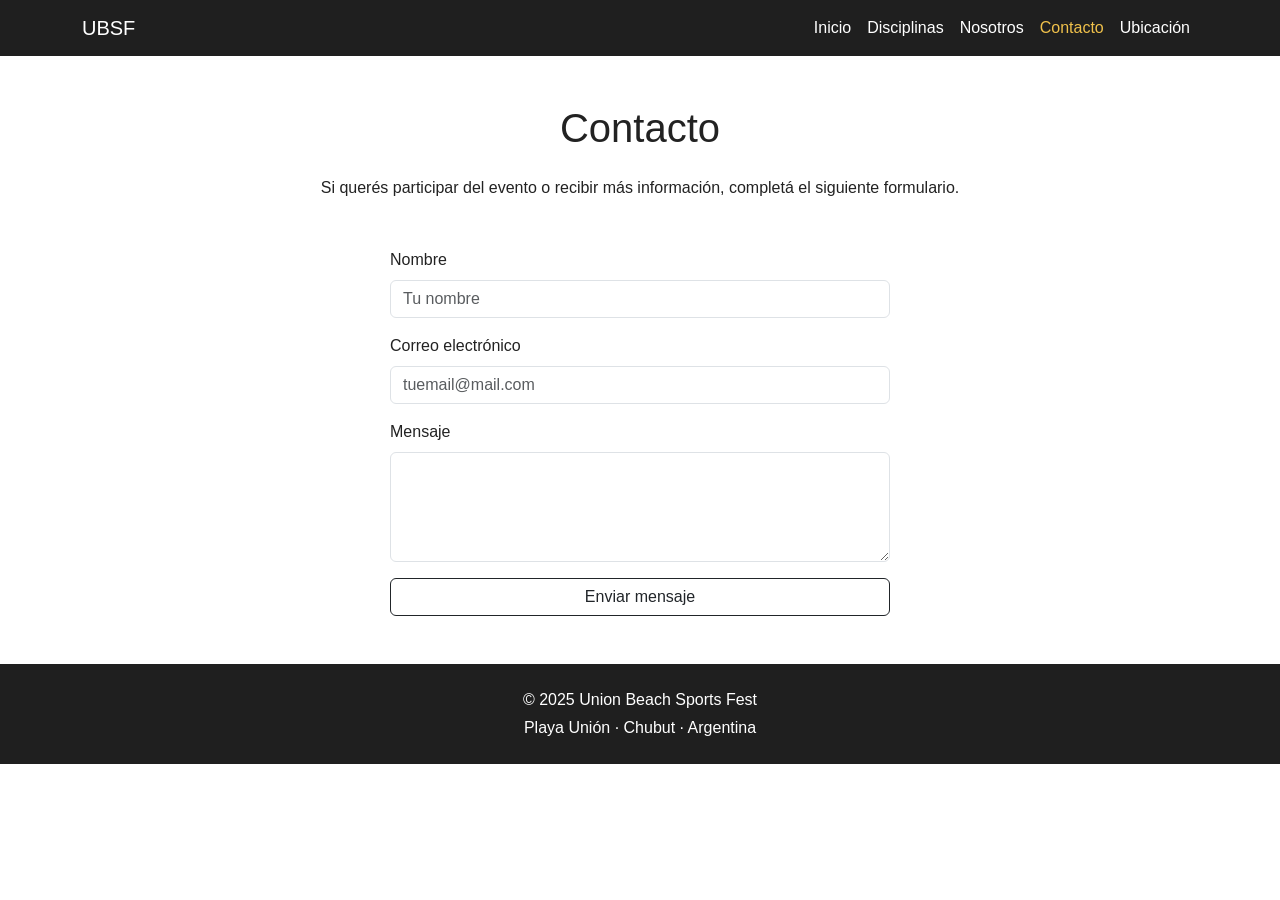
==== pages/contacto.html @ 6763a954 "feat: estructura base entrega final" ====
<!DOCTYPE html>
<html lang="es">
<head>
    <meta charset="UTF-8">
    <meta name="viewport" content="width=device-width, initial-scale=1.0">
    <title>Contacto | Union Beach Sports Fest</title>

    <!-- Bootstrap CSS -->
    <link href="https://cdn.jsdelivr.net/npm/bootstrap@5.3.3/dist/css/bootstrap.min.css" rel="stylesheet">

    <!-- CSS propio -->
    <link rel="stylesheet" href="../css/style.css">
</head>
<body>

<header>
    <nav class="navbar navbar-expand-lg navbar-custom">
        <div class="container">
            <a class="navbar-brand" href="../index.html">UBSF</a>

            <button class="navbar-toggler" type="button" data-bs-toggle="collapse" data-bs-target="#menu">
                <span class="navbar-toggler-icon"></span>
            </button>

            <div class="collapse navbar-collapse" id="menu">
                <ul class="navbar-nav ms-auto">
                    <li class="nav-item">
                        <a class="nav-link" href="../index.html">Inicio</a>
                    </li>
                    <li class="nav-item">
                        <a class="nav-link" href="disciplinas.html">Disciplinas</a>
                    </li>
                    <li class="nav-item">
                        <a class="nav-link" href="nosotros.html">Nosotros</a>
                    </li>
                    <li class="nav-item">
                        <a class="nav-link active" href="contacto.html">Contacto</a>
                    </li>
                    <li class="nav-item">
                        <a class="nav-link" href="ubicacion.html">Ubicación</a>
                    </li>
                </ul>
            </div>
        </div>
    </nav>
</header>

<main class="container my-5">
    <h1 class="text-center mb-4">Contacto</h1>

    <p class="text-center mb-5">
        Si querés participar del evento o recibir más información,
        completá el siguiente formulario.
    </p>

    <form class="contacto-form mx-auto" style="max-width: 500px;">
        <div class="mb-3">
            <label for="nombre" class="form-label">Nombre</label>
            <input type="text" class="form-control" id="nombre" placeholder="Tu nombre">
        </div>

        <div class="mb-3">
            <label for="email" class="form-label">Correo electrónico</label>
            <input type="email" class="form-control" id="email" placeholder="tuemail@mail.com">
        </div>

        <div class="mb-3">
            <label for="mensaje" class="form-label">Mensaje</label>
            <textarea class="form-control" id="mensaje" rows="4"></textarea>
        </div>

        <button type="submit" class="btn btn-outline-dark w-100">
            Enviar mensaje
        </button>
    </form>
</main>

<footer class="footer-custom text-center py-4">
    <div class="container">
        <p class="mb-1">© 2025 Union Beach Sports Fest</p>
        <p class="mb-0">Playa Unión · Chubut · Argentina</p>
    </div>
</footer>

<script src="https://cdn.jsdelivr.net/npm/bootstrap@5.3.3/dist/js/bootstrap.bundle.min.js"></script>
</body>
</html>
---- css/style.css ----
/* =========================
   VARIABLES GLOBALES
========================= */
:root {
    --color-dark: #1f1f1f;
    --color-light: #ffffff;
    --color-accent: #f0c14b;
}

/* =========================
   ESTILOS GENERALES
========================= */
body {
    font-family: Arial, Helvetica, sans-serif;
    color: #222;
    background-color: #ffffff;
}

/* =========================
   HERO
========================= */
.hero {
    height: 70vh;
    background-image:
        linear-gradient(rgba(0, 0, 0, 0.5), rgba(0, 0, 0, 0.5)),
        url("../img/hero.jpg");
    background-size: cover;
    background-position: center;
}

/* =========================
   DISCIPLINAS
========================= */

/* Grid general */
.disciplinas-grid {
    display: grid;
    grid-template-columns: repeat(auto-fit, minmax(250px, 1fr));
    gap: 2rem;
}

/* Card */
.disciplina-card {
    border: none;
    transition: transform 0.3s ease, box-shadow 0.3s ease;
}

.disciplina-card:hover {
    transform: translateY(-5px);
    box-shadow: 0 8px 20px rgba(0, 0, 0, 0.2);
}

/* Item interno */
.disciplina-item {
    display: flex;
    flex-direction: column;
    align-items: center;
    text-align: center;
    gap: 1rem;
}

.disciplina-item img {
    width: 100%;
    max-width: 300px;
    border-radius: 8px;
}

/* =========================
   NAVBAR PERSONALIZADA
========================= */
.navbar-custom {
    background-color: var(--color-dark);
}

.navbar-custom .navbar-brand,
.navbar-custom .nav-link {
    color: var(--color-light);
    transition: color 0.2s ease;
}

/* Hover / Focus / Activo */
.navbar-custom .nav-link:hover,
.navbar-custom .nav-link:focus,
.navbar-custom .nav-link.active {
    color: var(--color-accent);
    background-color: transparent;
    box-shadow: none;
}

/* Botón hamburguesa */
.navbar-custom .navbar-toggler {
    border-color: var(--color-light);
}

.navbar-custom .navbar-toggler:focus {
    box-shadow: none;
}

/* =========================
   FOOTER
========================= */
.footer-custom {
    background-color: var(--color-dark);
    color: var(--color-light);
}

.navbar-custom .navbar-toggler-icon {
    filter: invert(1);
}

/* =========================
   REGLAS BÁSICAS PARA MOBILE
========================= */
@media (max-width: 768px) {

    /* Hero más bajito */
    .hero {
        height: 50vh;
        padding: 2rem 1rem;
    }

    /* Cards más compactas */
    .disciplina-card {
        margin-bottom: 1.5rem;
    }

    /* Ajuste de texto */
    .card-title {
        font-size: 1.2rem;
    }

    .card-text {
        font-size: 0.9rem;
    }

    /* Navbar: links centrados y más espacio */
    .navbar-custom .navbar-nav {
        text-align: center;
    }

    .navbar-custom .nav-link {
        padding: 0.5rem 0;
    }
}
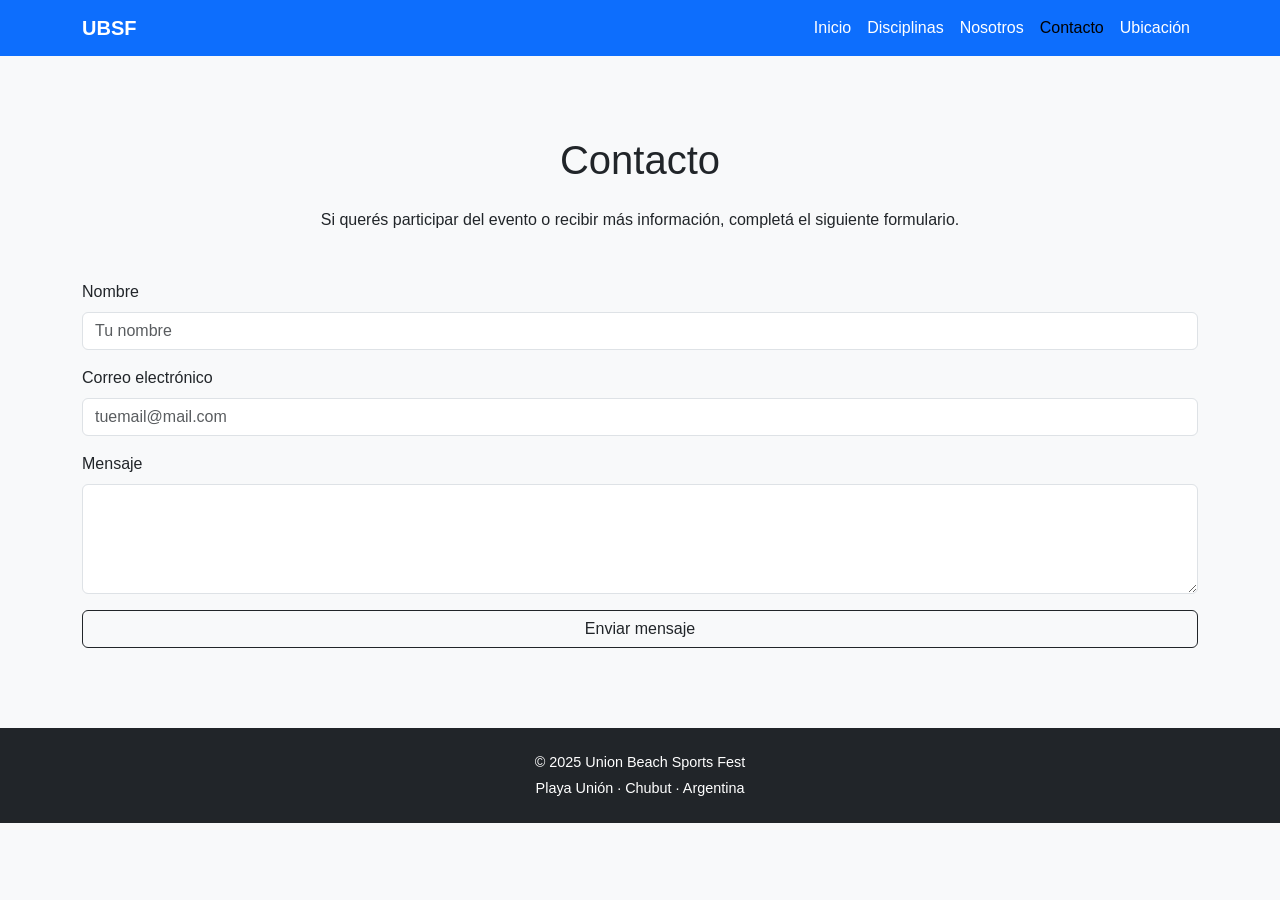
==== commit f3d05e21: "fix: uso correcto de @use y variables en parciales" ====
--- a/pages/contacto.html
+++ b/pages/contacto.html
@@ -53,7 +53,7 @@
         completá el siguiente formulario.
     </p>
 
-    <form class="contacto-form mx-auto" style="max-width: 500px;">
+    <form class="contacto-form mx-auto">
         <div class="mb-3">
             <label for="nombre" class="form-label">Nombre</label>
             <input type="text" class="form-control" id="nombre" placeholder="Tu nombre">
--- a/css/style.css
+++ b/css/style.css
@@ -1,144 +1,107 @@
-/* =========================
-   VARIABLES GLOBALES
-========================= */
-:root {
-    --color-dark: #1f1f1f;
-    --color-light: #ffffff;
-    --color-accent: #f0c14b;
+@charset "UTF-8";
+/* Colores */
+/* Tipografía */
+/* Layout */
+/* Transiciones */
+* {
+  padding: 0;
+  margin: 0;
+  box-sizing: border-box;
 }
 
-/* =========================
-   ESTILOS GENERALES
-========================= */
 body {
-    font-family: Arial, Helvetica, sans-serif;
-    color: #222;
-    background-color: #ffffff;
+  font-family: Arial, sans-serif;
+  color: #212529;
+  background-color: #f8f9fa;
 }
 
-/* =========================
-   HERO
-========================= */
-.hero {
-    height: 70vh;
-    background-image:
-        linear-gradient(rgba(0, 0, 0, 0.5), rgba(0, 0, 0, 0.5)),
-        url("../img/hero.jpg");
-    background-size: cover;
-    background-position: center;
+a {
+  text-decoration: none;
+  color: #0d6efd;
+}
+a:hover {
+  text-decoration: underline;
 }
 
-/* =========================
-   DISCIPLINAS
-========================= */
-
-/* Grid general */
-.disciplinas-grid {
-    display: grid;
-    grid-template-columns: repeat(auto-fit, minmax(250px, 1fr));
-    gap: 2rem;
+img {
+  max-width: 100%;
+  height: auto;
+  display: block;
 }
 
-/* Card */
-.disciplina-card {
-    border: none;
-    transition: transform 0.3s ease, box-shadow 0.3s ease;
+.navbar-custom {
+  background-color: #0d6efd;
+}
+.navbar-custom .navbar-brand {
+  color: #ffffff;
+  font-weight: bold;
+}
+.navbar-custom .navbar-brand:hover {
+  color: #000;
+}
+.navbar-custom .nav-link {
+  color: #ffffff;
+}
+.navbar-custom .nav-link:hover {
+  text-decoration: underline;
 }
 
-.disciplina-card:hover {
-    transform: translateY(-5px);
-    box-shadow: 0 8px 20px rgba(0, 0, 0, 0.2);
+/* Hero */
+.hero {
+  min-height: 70vh;
+  background: url("../img/hero.jpg") center/cover no-repeat;
+  position: relative;
+}
+.hero.hero-overlay::before {
+  content: "";
+  position: absolute;
+  inset: 0;
+  background-color: rgba(0, 0, 0, 0.4);
+}
+.hero .container {
+  position: relative;
+  z-index: 1;
 }
 
-/* Item interno */
-.disciplina-item {
-    display: flex;
-    flex-direction: column;
-    align-items: center;
-    text-align: center;
-    gap: 1rem;
+main {
+  padding: 2rem 0;
 }
 
-.disciplina-item img {
-    width: 100%;
-    max-width: 300px;
-    border-radius: 8px;
+section {
+  margin-bottom: 4rem;
 }
 
-/* =========================
-   NAVBAR PERSONALIZADA
-========================= */
-.navbar-custom {
-    background-color: var(--color-dark);
+h1,
+h2,
+h3 {
+  color: #212529;
 }
 
-.navbar-custom .navbar-brand,
-.navbar-custom .nav-link {
-    color: var(--color-light);
-    transition: color 0.2s ease;
+.footer-custom {
+  background-color: #212529;
+  color: #ffffff;
+  padding: 1.5rem 0;
+}
+.footer-custom p {
+  margin: 0;
+  font-size: 0.9rem;
 }
 
-/* Hover / Focus / Activo */
-.navbar-custom .nav-link:hover,
-.navbar-custom .nav-link:focus,
-.navbar-custom .nav-link.active {
-    color: var(--color-accent);
-    background-color: transparent;
-    box-shadow: none;
+.disciplina-card {
+  border: none;
+  border-radius: 6px;
+  overflow: hidden;
+  transition: all 0.3s ease;
+}
+.disciplina-card img {
+  height: 220px;
+  object-fit: cover;
+}
+.disciplina-card .card-body {
+  text-align: center;
+}
+.disciplina-card:hover {
+  transform: translateY(-5px);
 }
 
-/* Botón hamburguesa */
-.navbar-custom .navbar-toggler {
-    border-color: var(--color-light);
-}
-
-.navbar-custom .navbar-toggler:focus {
-    box-shadow: none;
-}
-
-/* =========================
-   FOOTER
-========================= */
-.footer-custom {
-    background-color: var(--color-dark);
-    color: var(--color-light);
-}
-
-.navbar-custom .navbar-toggler-icon {
-    filter: invert(1);
-}
-
-/* =========================
-   REGLAS BÁSICAS PARA MOBILE
-========================= */
-@media (max-width: 768px) {
-
-    /* Hero más bajito */
-    .hero {
-        height: 50vh;
-        padding: 2rem 1rem;
-    }
-
-    /* Cards más compactas */
-    .disciplina-card {
-        margin-bottom: 1.5rem;
-    }
-
-    /* Ajuste de texto */
-    .card-title {
-        font-size: 1.2rem;
-    }
-
-    .card-text {
-        font-size: 0.9rem;
-    }
-
-    /* Navbar: links centrados y más espacio */
-    .navbar-custom .navbar-nav {
-        text-align: center;
-    }
-
-    .navbar-custom .nav-link {
-        padding: 0.5rem 0;
-    }
-}
+/*# sourceMappingURL=style.css.map */
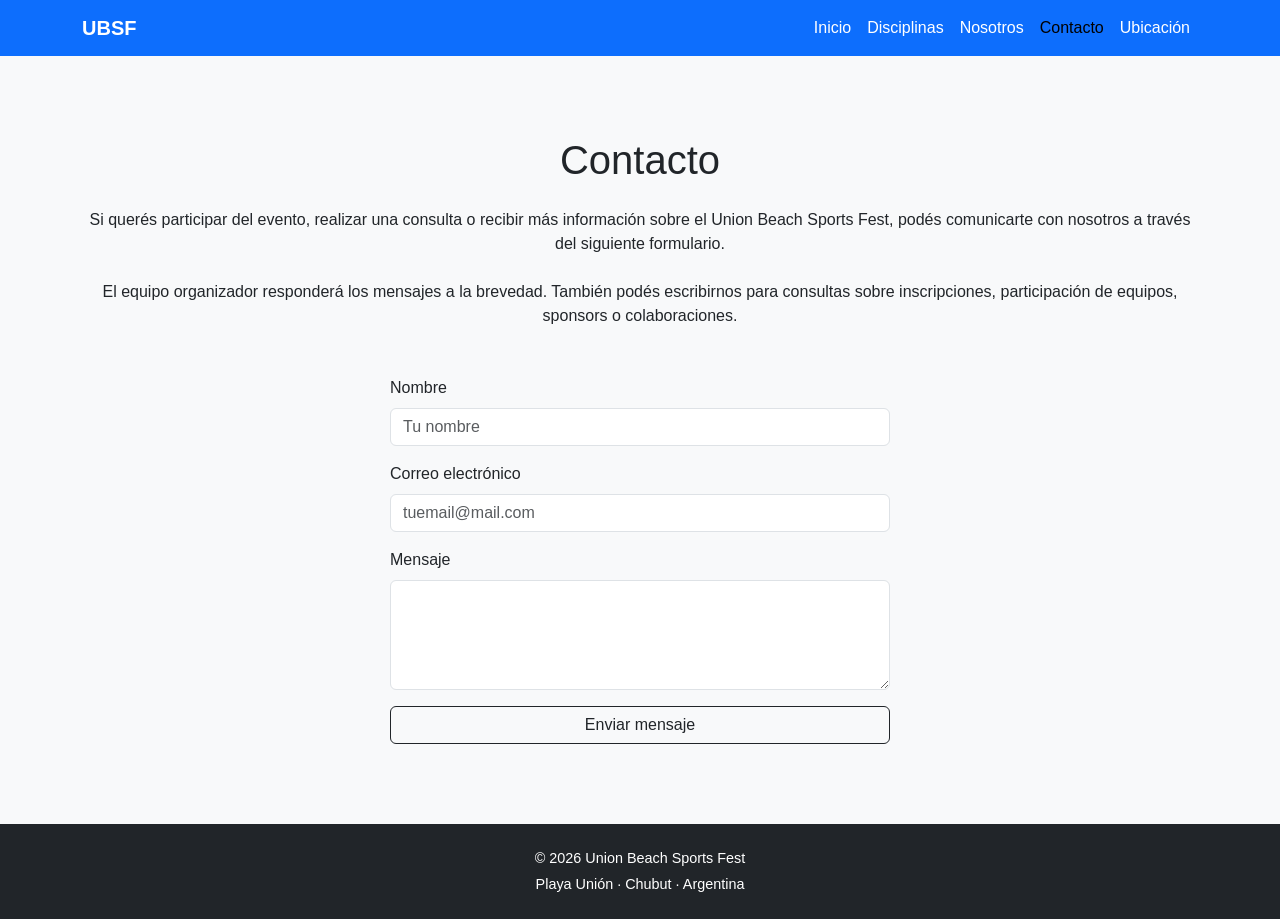
==== commit 106c9070: "feat: contenido, accesibilidad y SEO en página contacto" ====
--- a/pages/contacto.html
+++ b/pages/contacto.html
@@ -4,6 +4,9 @@
     <meta charset="UTF-8">
     <meta name="viewport" content="width=device-width, initial-scale=1.0">
     <title>Contacto | Union Beach Sports Fest</title>
+    <meta name="description" content="Contactate con la organización del Union Beach Sports Fest para participar del evento, realizar consultas o recibir más información.">
+
+
 
     <!-- Bootstrap CSS -->
     <link href="https://cdn.jsdelivr.net/npm/bootstrap@5.3.3/dist/css/bootstrap.min.css" rel="stylesheet">
@@ -48,25 +51,34 @@
 <main class="container my-5">
     <h1 class="text-center mb-4">Contacto</h1>
 
-    <p class="text-center mb-5">
-        Si querés participar del evento o recibir más información,
-        completá el siguiente formulario.
+    <p class="text-center mb-4">
+        Si querés participar del evento, realizar una consulta o recibir más información
+        sobre el Union Beach Sports Fest, podés comunicarte con nosotros a través del siguiente formulario.
     </p>
 
-    <form class="contacto-form mx-auto">
+    <section class="text-center mb-5">
+        <p>
+            El equipo organizador responderá los mensajes a la brevedad.
+            También podés escribirnos para consultas sobre inscripciones,
+            participación de equipos, sponsors o colaboraciones.
+        </p>
+    </section>
+
+
+    <form class="contacto-form mx-auto" style="max-width: 500px;">
         <div class="mb-3">
             <label for="nombre" class="form-label">Nombre</label>
-            <input type="text" class="form-control" id="nombre" placeholder="Tu nombre">
+            <input type="text" class="form-control" id="nombre" placeholder="Tu nombre" required>
         </div>
 
         <div class="mb-3">
             <label for="email" class="form-label">Correo electrónico</label>
-            <input type="email" class="form-control" id="email" placeholder="tuemail@mail.com">
+            <input type="email" class="form-control" id="email" placeholder="tuemail@mail.com" required>
         </div>
 
         <div class="mb-3">
             <label for="mensaje" class="form-label">Mensaje</label>
-            <textarea class="form-control" id="mensaje" rows="4"></textarea>
+            <textarea class="form-control" id="mensaje" rows="4" required></textarea>
         </div>
 
         <button type="submit" class="btn btn-outline-dark w-100">
@@ -77,7 +89,7 @@
 
 <footer class="footer-custom text-center py-4">
     <div class="container">
-        <p class="mb-1">© 2025 Union Beach Sports Fest</p>
+        <p class="mb-1">© 2026 Union Beach Sports Fest</p>
         <p class="mb-0">Playa Unión · Chubut · Argentina</p>
     </div>
 </footer>
--- a/css/style.css
+++ b/css/style.css
@@ -104,4 +104,10 @@
   transform: translateY(-5px);
 }
 
+@media (max-width: 500px) {
+  .disciplina-card {
+    margin-bottom: 1.5rem;
+  }
+}
+
 /*# sourceMappingURL=style.css.map */
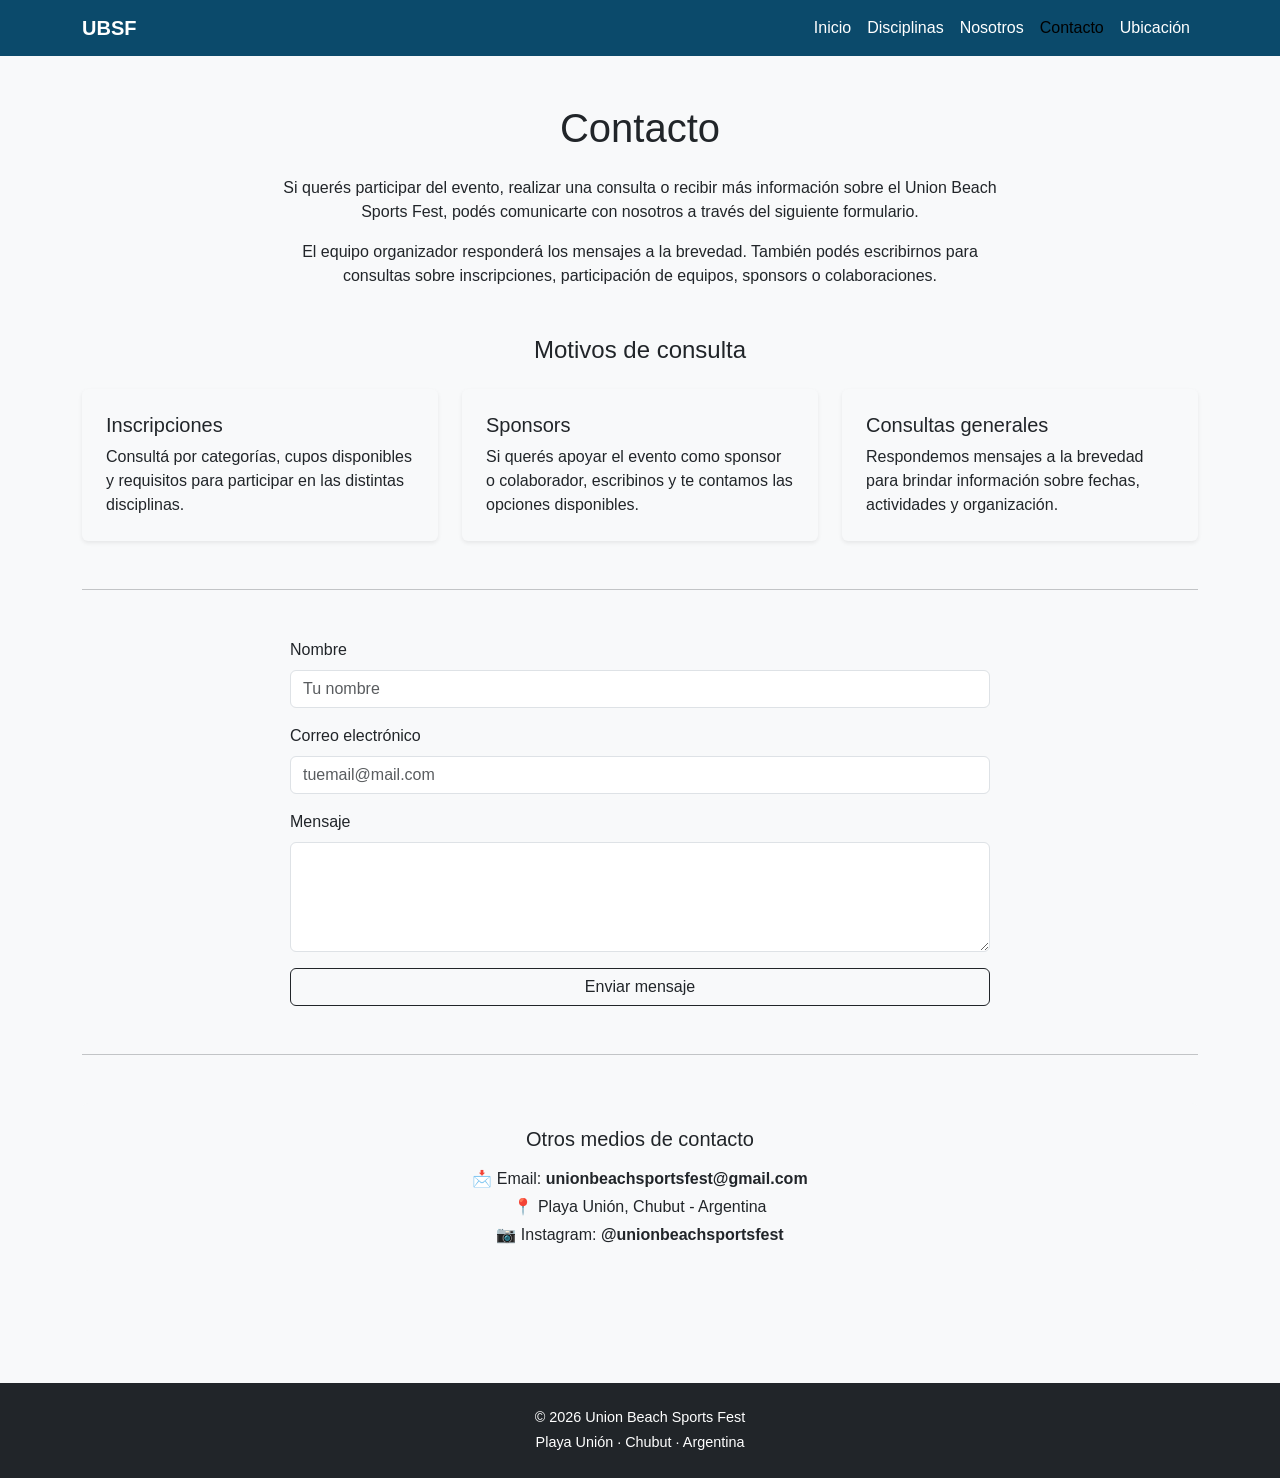
==== commit 1d1d2884: "feat: mejorar estructura y contenido en página contacto" ====
--- a/pages/contacto.html
+++ b/pages/contacto.html
@@ -5,6 +5,7 @@
     <meta name="viewport" content="width=device-width, initial-scale=1.0">
     <title>Contacto | Union Beach Sports Fest</title>
     <meta name="description" content="Contactate con la organización del Union Beach Sports Fest para participar del evento, realizar consultas o recibir más información.">
+    <meta name="keywords" content="Union Beach Sports Fest, contacto, inscripciones, sponsors, Playa Unión, Chubut">
 
 
 
@@ -51,21 +52,55 @@
 <main class="container my-5">
     <h1 class="text-center mb-4">Contacto</h1>
 
-    <p class="text-center mb-4">
-        Si querés participar del evento, realizar una consulta o recibir más información
-        sobre el Union Beach Sports Fest, podés comunicarte con nosotros a través del siguiente formulario.
-    </p>
+    <section class="row justify-content-center mb-5">
+        <div class="col-md-8 text-center">
+            <p class="mb-3">
+                Si querés participar del evento, realizar una consulta o recibir más información
+                sobre el Union Beach Sports Fest, podés comunicarte con nosotros a través del siguiente formulario.
+            </p>
 
-    <section class="text-center mb-5">
-        <p>
-            El equipo organizador responderá los mensajes a la brevedad.
-            También podés escribirnos para consultas sobre inscripciones,
-            participación de equipos, sponsors o colaboraciones.
-        </p>
+            <p class="mb-0">
+                El equipo organizador responderá los mensajes a la brevedad.
+                También podés escribirnos para consultas sobre inscripciones,
+                participación de equipos, sponsors o colaboraciones.
+            </p>
+        </div>
     </section>
 
+    <h2 class="h4 text-center mb-4">Motivos de consulta</h2>
 
-    <form class="contacto-form mx-auto" style="max-width: 500px;">
+    <section class="row g-4 mb-5">
+        <div class="col-md-4">
+            <div class="p-4 bg-light rounded shadow-sm h-100">
+                <h3 class="h5">Inscripciones</h2>
+                <p class="mb-0">
+                    Consultá por categorías, cupos disponibles y requisitos para participar en las distintas disciplinas.
+                </p>
+            </div>
+        </div>
+
+        <div class="col-md-4">
+            <div class="p-4 bg-light rounded shadow-sm h-100">
+                <h3 class="h5">Sponsors</h2>
+                <p class="mb-0">
+                    Si querés apoyar el evento como sponsor o colaborador, escribinos y te contamos las opciones disponibles.
+                </p>
+            </div>
+        </div>
+
+        <div class="col-md-4">
+            <div class="p-4 bg-light rounded shadow-sm h-100">
+                <h3 class="h5">Consultas generales</h2>
+                <p class="mb-0">
+                    Respondemos mensajes a la brevedad para brindar información sobre fechas, actividades y organización.
+                </p>
+            </div>
+        </div>
+    </section>
+
+    <hr class="my-5">
+
+    <form class="contacto-form mx-auto" style="max-width: 700px;">
         <div class="mb-3">
             <label for="nombre" class="form-label">Nombre</label>
             <input type="text" class="form-control" id="nombre" placeholder="Tu nombre" required>
@@ -85,6 +120,26 @@
             Enviar mensaje
         </button>
     </form>
+
+    <hr class="my-5">
+
+    <section class="mt-5 p-4 bg-light rounded text-center">
+        <h2 class="h5 mb-3">Otros medios de contacto</h2>
+
+        <p class="mb-1">
+            📩 Email: <strong>unionbeachsportsfest@gmail.com</strong>
+        </p>
+
+        <p class="mb-1">
+            📍 Playa Unión, Chubut - Argentina
+        </p>
+
+        <p class="mb-0">
+            📷 Instagram: <strong>@unionbeachsportsfest</strong>
+        </p>
+    </section>
+
+
 </main>
 
 <footer class="footer-custom text-center py-4">
--- a/css/style.css
+++ b/css/style.css
@@ -17,7 +17,7 @@
 
 a {
   text-decoration: none;
-  color: #0d6efd;
+  color: #0b4a6b;
 }
 a:hover {
   text-decoration: underline;
@@ -29,15 +29,29 @@
   display: block;
 }
 
+html,
+body {
+  height: 100%;
+}
+
+body {
+  display: flex;
+  flex-direction: column;
+}
+
+main {
+  flex: 1;
+}
+
 .navbar-custom {
-  background-color: #0d6efd;
+  background-color: #0b4a6b;
 }
 .navbar-custom .navbar-brand {
   color: #ffffff;
   font-weight: bold;
 }
 .navbar-custom .navbar-brand:hover {
-  color: #000;
+  color: #f8f9fa;
 }
 .navbar-custom .nav-link {
   color: #ffffff;
@@ -48,32 +62,63 @@
 
 /* Hero */
 .hero {
-  min-height: 70vh;
-  background: url("../img/hero.jpg") center/cover no-repeat;
+  min-height: 75vh;
+  background: url("../img/equipos-juntos.jpeg") center/cover no-repeat;
   position: relative;
+  display: flex;
+  align-items: center;
+  text-align: center;
+  color: white;
 }
-.hero.hero-overlay::before {
+.hero::before {
   content: "";
   position: absolute;
   inset: 0;
-  background-color: rgba(0, 0, 0, 0.4);
+  background: rgba(0, 0, 0, 0.45);
 }
 .hero .container {
   position: relative;
   z-index: 1;
+  padding: 0 1rem;
+}
+.hero h1 {
+  font-size: 3.5rem;
+  font-weight: 800;
+  text-transform: uppercase;
+  letter-spacing: 4px;
+  text-shadow: 0 3px 12px rgba(0, 0, 0, 0.9);
+}
+.hero p {
+  font-size: 1.2rem;
+  font-weight: 500;
+  text-shadow: 0 2px 10px rgba(0, 0, 0, 0.9);
 }
 
+@media (max-width: 500px) {
+  .hero {
+    min-height: 65vh;
+  }
+  .hero h1 {
+    font-size: 2.2rem;
+    letter-spacing: 2px;
+  }
+  .hero p {
+    font-size: 1rem;
+  }
+}
 main {
-  padding: 2rem 0;
+  padding: 0;
 }
-
-section {
+main section {
   margin-bottom: 4rem;
 }
-
-h1,
-h2,
-h3 {
+main h1 {
+  margin-top: 0;
+}
+main h2 {
+  margin-top: 3rem;
+}
+main h3 {
   color: #212529;
 }
 
@@ -109,5 +154,15 @@
     margin-bottom: 1.5rem;
   }
 }
+.galeria-img {
+  width: 100%;
+  height: 250px;
+  object-fit: cover;
+  border-radius: 6px;
+  transition: all 0.3s ease;
+}
+.galeria-img:hover {
+  transform: scale(1.03);
+}
 
 /*# sourceMappingURL=style.css.map */
